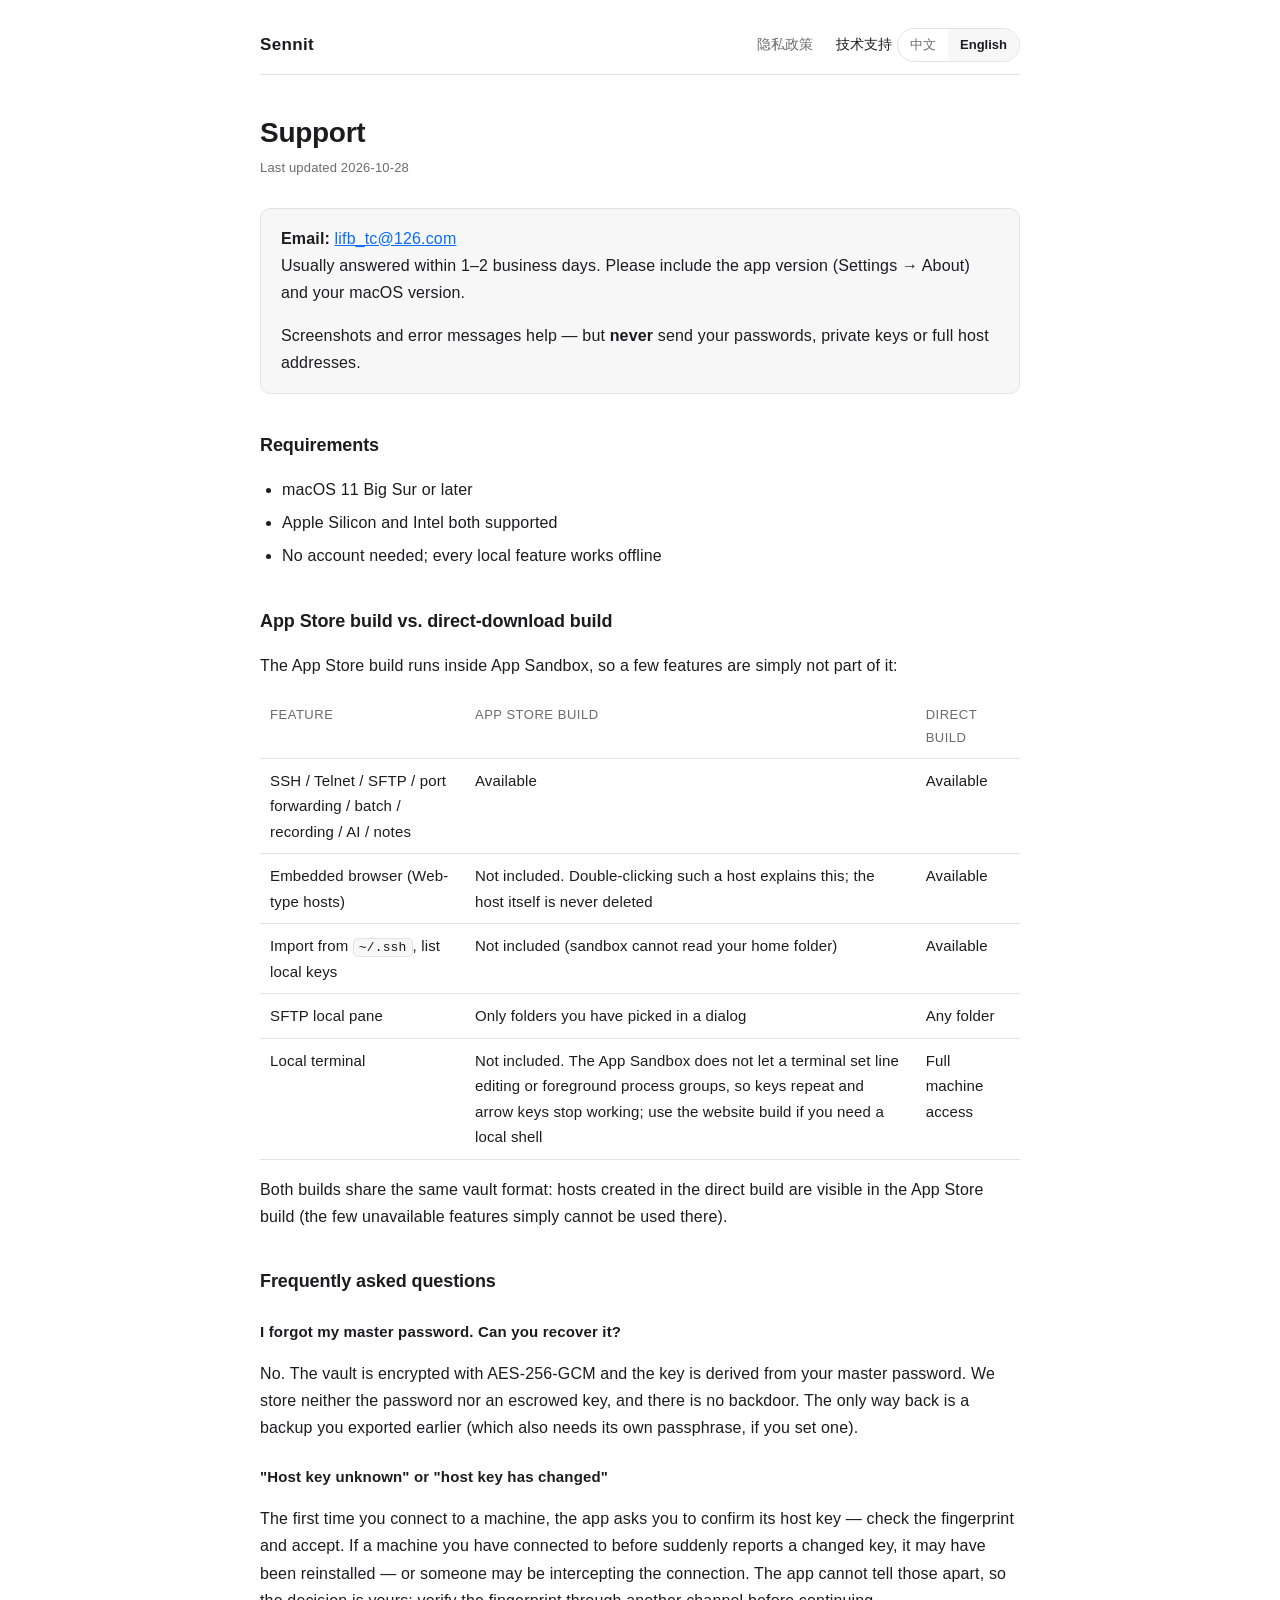
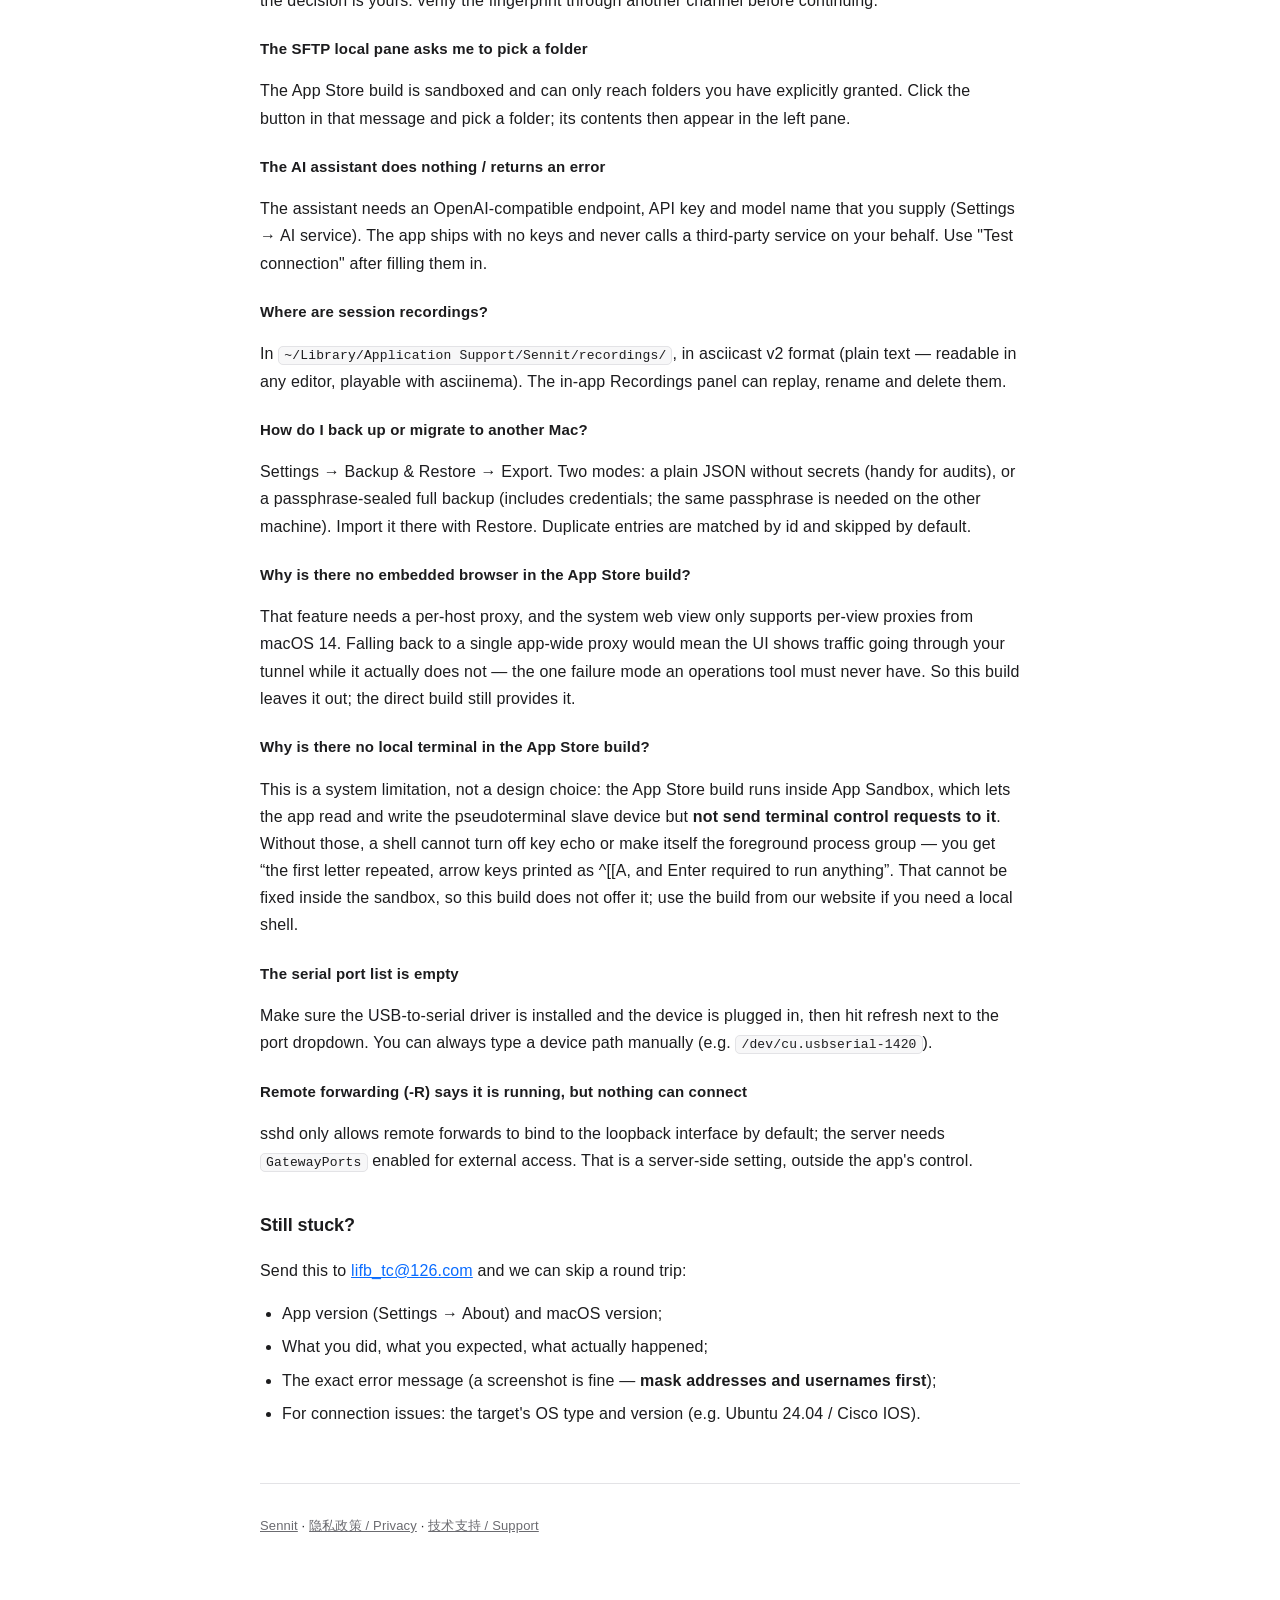
==== support.html @ 2b8e7fb6 "Add files via upload" ====
<!doctype html>
<html lang="zh-CN">
  <head>
    <meta charset="utf-8" />
    <meta name="viewport" content="width=device-width, initial-scale=1" />
    <title>技术支持 · Sennit</title>
    <meta name="description" content="Sennit 技术支持：联系方式、系统要求、常见问题。" />
    <link rel="stylesheet" href="style.css" />
  </head>
  <body>
    <div class="wrap">
      <header class="site">
        <span class="brand">Sennit</span>
        <nav>
          <a href="privacy.html">隐私政策</a>
          <a href="support.html" aria-current="page">技术支持</a>
          <span class="lang-switch" role="group" aria-label="语言">
            <button type="button" data-set-lang="zh" aria-pressed="true">中文</button>
            <button type="button" data-set-lang="en" aria-pressed="false">English</button>
          </span>
        </nav>
      </header>

      <article data-lang="zh" class="is-active">
        <h1>技术支持</h1>
        <p class="meta">最后更新 2026-10-28</p>

        <div class="card">
          <p>
            <strong>联系邮箱：</strong><a href="mailto:lifb_tc@126.com">lifb_tc@126.com</a><br />
            一般 1–2 个工作日内回复。来信请注明应用版本（设置 → 关于）与 macOS 版本。
          </p>
          <p>
            排查问题时可以附截图与错误提示，但<b>不要</b>发送你的密码、私钥或完整的主机地址。
          </p>
        </div>

        <h2>系统要求</h2>
        <ul>
          <li>macOS 11 Big Sur 或更新版本</li>
          <li>Apple Silicon 与 Intel 芯片均可</li>
          <li>不需要注册账号，不联网也能使用全部本地功能</li>
        </ul>

        <h2>App Store 版与官网版的差别</h2>
        <p>
          App Store 版运行在系统沙箱里，有几个功能无法提供（不是坏了，是这一版没有）：
        </p>
        <table>
          <thead>
            <tr>
              <th>功能</th>
              <th>App Store 版</th>
              <th>官网版</th>
            </tr>
          </thead>
          <tbody>
            <tr>
              <td>SSH / Telnet / SFTP / 端口转发 / 批量执行 / 录制 / AI / 笔记</td>
              <td>可用</td>
              <td>可用</td>
            </tr>
            <tr>
              <td>内嵌浏览器（Web 类型资产）</td>
              <td>不含。双击资产会给出提示，资产本身不会被删除</td>
              <td>可用</td>
            </tr>
            <tr>
              <td>从 <code>~/.ssh</code> 导入配置、列出本地密钥</td>
              <td>不含（沙箱读不到家目录）</td>
              <td>可用</td>
            </tr>
            <tr>
              <td>SFTP 本地目录</td>
              <td>只能访问你在对话框里选择过的文件夹</td>
              <td>任意目录</td>
            </tr>
            <tr>
              <td>本地终端</td>
              <td>不含。App Store 版的系统沙箱不允许终端设置行编辑与前台进程组，键会重复、方向键失效；需要本机 shell 请用官网完整版</td>
              <td>可访问整台机器</td>
            </tr>
          </tbody>
        </table>
        <p>
          两个版本共用同一份保险库格式：在官网版里建的资产，用 App Store 版打开也能看到（只读不影响，
          只是那几项功能用不了）。
        </p>

        <h2>常见问题</h2>

        <h3>忘记主密码了，能找回吗？</h3>
        <p>
          不能。保险库用 AES-256-GCM 加密，密钥由你的主密码派生，我们不保存主密码，也没有后门或托管密钥。
          唯一的办法是用之前导出的备份恢复（备份若设了口令，同样需要那个口令）。
        </p>

        <h3>连接时提示「主机密钥未知」或「主机密钥变了」</h3>
        <p>
          第一次连接一台机器时，应用会问你能否信任它的主机密钥 —— 核对指纹后确认即可。
          如果一台连过的机器突然提示密钥变了，可能是重装了系统，也可能是有人在中间人攻击，
          这两件事应用分不出来，所以把决定权交给你：请通过其他渠道核实服务器指纹后再继续。
        </p>

        <h3>SFTP 打开本地目录时提示「需要先选择一个文件夹」</h3>
        <p>
          App Store 版受系统沙箱限制，只能访问你明确授权过的目录。点提示里的按钮选择一个文件夹即可，
          之后这个文件夹里的内容就能在左侧看到。
        </p>

        <h3>AI 助手点了没反应 / 报错</h3>
        <p>
          AI 助手需要你自己提供 OpenAI 兼容的接口地址、API Key 与模型名（设置 → AI 服务）。
          应用不内置任何密钥，也不会代替你请求任何第三方服务。填好后可以用「测试连接」确认。
        </p>

        <h3>会话录制存在哪？怎么看？</h3>
        <p>
          录制文件在 <code>~/Library/Application Support/Sennit/recordings/</code>，
          格式是 asciicast v2（纯文本，可以直接用文本编辑器看，也能用 asciinema 播放）。
          应用内的「会话记录」面板可以直接回放、改名与删除。
        </p>

        <h3>怎么备份？换机器怎么迁移？</h3>
        <p>
          设置 → 备份与还原 → 导出。两种模式：不含秘密的明文 JSON（适合审计留档），
          或带口令密封的整份备份（含凭据，换机器时需要同一个口令）。
          在另一台机器上用「还原」导入即可；冲突的条目按 id 判重，默认跳过。
        </p>

        <h3>为什么 App Store 版没有内嵌浏览器？</h3>
        <p>
          那部分需要按资产单独走代理，而系统提供的浏览器组件要到 macOS 14 才支持按视图设置代理；
          直接降级成「全应用一条代理」会让界面显示走了隧道、实际没走 —— 那种「看起来生效、其实没有」
          是运维工具里最不能有的东西。所以这一版不含它，官网版照常提供。
        </p>

        <h3>为什么 App Store 版没有本地终端？</h3>
        <p>
          不是取舍，而是系统限制：App Store 版运行在 App Sandbox 里，系统只允许应用读写伪终端的从设备，
          <strong>不允许对它下发终端控制指令</strong>。结果是 shell 无法关闭按键回显、也无法把自己设为前台进程组 ——
          你会看到「输入第一个字母重复一次、方向键打印成 ^[[A、必须回车才执行」。这在沙箱内无法修复，
          所以这一版直接不提供；需要本机 shell 请用官网下载的完整版。
        </p>

        <h3>串口列表是空的</h3>
        <p>
          先确认 USB 转串口驱动已安装、设备已插好，然后点串口下拉旁边的刷新按钮。
          列表为空时仍可以手工输入设备路径（如 <code>/dev/cu.usbserial-1420</code>）。
        </p>

        <h3>远程转发（-R）显示运行中，但外面连不进来</h3>
        <p>
          服务端的 sshd 默认只允许远程转发绑定到回环地址，需要服务端开启 <code>GatewayPorts</code>
          才能从外部访问。这是服务端配置，不在应用控制范围内。
        </p>

        <h2>还是没解决？</h2>
        <p>
          把下面这些发到 <a href="mailto:lifb_tc@126.com">lifb_tc@126.com</a>，能省一轮来回：
        </p>
        <ul>
          <li>应用版本（设置 → 关于）与 macOS 版本；</li>
          <li>你做了什么、期望什么、实际发生了什么；</li>
          <li>界面上的错误提示（截图即可，<b>请先遮住地址与用户名</b>）；</li>
          <li>如果是连接类问题：目标系统的类型与版本（如 Ubuntu 24.04 / Cisco IOS）。</li>
        </ul>
      </article>

      <article data-lang="en">
        <h1>Support</h1>
        <p class="meta">Last updated 2026-10-28</p>

        <div class="card">
          <p>
            <strong>Email:</strong> <a href="mailto:lifb_tc@126.com">lifb_tc@126.com</a><br />
            Usually answered within 1–2 business days. Please include the app version (Settings → About)
            and your macOS version.
          </p>
          <p>
            Screenshots and error messages help — but <b>never</b> send your passwords, private keys or full
            host addresses.
          </p>
        </div>

        <h2>Requirements</h2>
        <ul>
          <li>macOS 11 Big Sur or later</li>
          <li>Apple Silicon and Intel both supported</li>
          <li>No account needed; every local feature works offline</li>
        </ul>

        <h2>App Store build vs. direct-download build</h2>
        <p>The App Store build runs inside App Sandbox, so a few features are simply not part of it:</p>
        <table>
          <thead>
            <tr>
              <th>Feature</th>
              <th>App Store build</th>
              <th>Direct build</th>
            </tr>
          </thead>
          <tbody>
            <tr>
              <td>SSH / Telnet / SFTP / port forwarding / batch / recording / AI / notes</td>
              <td>Available</td>
              <td>Available</td>
            </tr>
            <tr>
              <td>Embedded browser (Web-type hosts)</td>
              <td>Not included. Double-clicking such a host explains this; the host itself is never deleted</td>
              <td>Available</td>
            </tr>
            <tr>
              <td>Import from <code>~/.ssh</code>, list local keys</td>
              <td>Not included (sandbox cannot read your home folder)</td>
              <td>Available</td>
            </tr>
            <tr>
              <td>SFTP local pane</td>
              <td>Only folders you have picked in a dialog</td>
              <td>Any folder</td>
            </tr>
            <tr>
              <td>Local terminal</td>
              <td>Not included. The App Sandbox does not let a terminal set line editing or foreground process groups, so keys repeat and arrow keys stop working; use the website build if you need a local shell</td>
              <td>Full machine access</td>
            </tr>
          </tbody>
        </table>
        <p>
          Both builds share the same vault format: hosts created in the direct build are visible in the App Store
          build (the few unavailable features simply cannot be used there).
        </p>

        <h2>Frequently asked questions</h2>

        <h3>I forgot my master password. Can you recover it?</h3>
        <p>
          No. The vault is encrypted with AES-256-GCM and the key is derived from your master password. We store
          neither the password nor an escrowed key, and there is no backdoor. The only way back is a backup you
          exported earlier (which also needs its own passphrase, if you set one).
        </p>

        <h3>"Host key unknown" or "host key has changed"</h3>
        <p>
          The first time you connect to a machine, the app asks you to confirm its host key — check the fingerprint
          and accept. If a machine you have connected to before suddenly reports a changed key, it may have been
          reinstalled — or someone may be intercepting the connection. The app cannot tell those apart, so the
          decision is yours: verify the fingerprint through another channel before continuing.
        </p>

        <h3>The SFTP local pane asks me to pick a folder</h3>
        <p>
          The App Store build is sandboxed and can only reach folders you have explicitly granted. Click the button
          in that message and pick a folder; its contents then appear in the left pane.
        </p>

        <h3>The AI assistant does nothing / returns an error</h3>
        <p>
          The assistant needs an OpenAI-compatible endpoint, API key and model name that you supply
          (Settings → AI service). The app ships with no keys and never calls a third-party service on your behalf.
          Use "Test connection" after filling them in.
        </p>

        <h3>Where are session recordings?</h3>
        <p>
          In <code>~/Library/Application Support/Sennit/recordings/</code>, in asciicast v2 format (plain text —
          readable in any editor, playable with asciinema). The in-app Recordings panel can replay, rename and
          delete them.
        </p>

        <h3>How do I back up or migrate to another Mac?</h3>
        <p>
          Settings → Backup &amp; Restore → Export. Two modes: a plain JSON without secrets (handy for audits), or a
          passphrase-sealed full backup (includes credentials; the same passphrase is needed on the other machine).
          Import it there with Restore. Duplicate entries are matched by id and skipped by default.
        </p>

        <h3>Why is there no embedded browser in the App Store build?</h3>
        <p>
          That feature needs a per-host proxy, and the system web view only supports per-view proxies from macOS 14.
          Falling back to a single app-wide proxy would mean the UI shows traffic going through your tunnel while it
          actually does not — the one failure mode an operations tool must never have. So this build leaves it out;
          the direct build still provides it.
        </p>

        <h3>Why is there no local terminal in the App Store build?</h3>
        <p>
          This is a system limitation, not a design choice: the App Store build runs inside App Sandbox, which lets the app
          read and write the pseudoterminal slave device but <strong>not send terminal control requests to it</strong>.
          Without those, a shell cannot turn off key echo or make itself the foreground process group — you get
          “the first letter repeated, arrow keys printed as ^[[A, and Enter required to run anything”. That cannot be fixed
          inside the sandbox, so this build does not offer it; use the build from our website if you need a local shell.
        </p>

        <h3>The serial port list is empty</h3>
        <p>
          Make sure the USB-to-serial driver is installed and the device is plugged in, then hit refresh next to the
          port dropdown. You can always type a device path manually (e.g. <code>/dev/cu.usbserial-1420</code>).
        </p>

        <h3>Remote forwarding (-R) says it is running, but nothing can connect</h3>
        <p>
          sshd only allows remote forwards to bind to the loopback interface by default; the server needs
          <code>GatewayPorts</code> enabled for external access. That is a server-side setting, outside the app's
          control.
        </p>

        <h2>Still stuck?</h2>
        <p>Send this to <a href="mailto:lifb_tc@126.com">lifb_tc@126.com</a> and we can skip a round trip:</p>
        <ul>
          <li>App version (Settings → About) and macOS version;</li>
          <li>What you did, what you expected, what actually happened;</li>
          <li>The exact error message (a screenshot is fine — <b>mask addresses and usernames first</b>);</li>
          <li>For connection issues: the target's OS type and version (e.g. Ubuntu 24.04 / Cisco IOS).</li>
        </ul>
      </article>

      <footer class="site">
        <p>
          <a href="index.html">Sennit</a> ·
          <a href="privacy.html">隐私政策 / Privacy</a> ·
          <a href="support.html">技术支持 / Support</a>
        </p>
      </footer>
    </div>

    <script>
      ;(function () {
        var KEY = 'sennit-page-lang'
        function apply(lang) {
          document.documentElement.classList.add('lang-ready')
          document.documentElement.lang = lang === 'en' ? 'en' : 'zh-CN'
          document.querySelectorAll('article[data-lang]').forEach(function (el) {
            el.classList.toggle('is-active', el.getAttribute('data-lang') === lang)
          })
          document.querySelectorAll('[data-set-lang]').forEach(function (btn) {
            btn.setAttribute('aria-pressed', String(btn.getAttribute('data-set-lang') === lang))
          })
        }
        var stored = null
        try {
          stored = localStorage.getItem(KEY)
        } catch (e) {}
        var initial = stored || ((navigator.language || 'zh').toLowerCase().indexOf('zh') === 0 ? 'zh' : 'en')
        apply(initial)
        document.querySelectorAll('[data-set-lang]').forEach(function (btn) {
          btn.addEventListener('click', function () {
            var lang = btn.getAttribute('data-set-lang')
            try {
              localStorage.setItem(KEY, lang)
            } catch (e) {}
            apply(lang)
          })
        })
      })()
    </script>
  </body>
</html>
---- style.css ----
/* Sennit 上架页面：隐私政策 / 技术支持
 *
 * 只用系统字体与中性色，深浅色跟随系统。两张页面共用这一份。
 * 没有外部依赖（不引 Google Fonts、不引 CDN）—— 一个空链接的分析请求
 * 就会让「我们不做任何追踪」这句话变成假话。
 */

:root {
  --bg: #ffffff;
  --fg: #1c1c1e;
  --muted: #6b6b70;
  --line: #e3e3e6;
  --card: #f7f7f8;
  --accent: #0a6cff;
  --radius: 10px;
}

@media (prefers-color-scheme: dark) {
  :root {
    --bg: #17171a;
    --fg: #ececee;
    --muted: #9a9aa1;
    --line: #2c2c31;
    --card: #202024;
    --accent: #5b9cff;
  }
}

* {
  box-sizing: border-box;
}

html {
  -webkit-text-size-adjust: 100%;
}

body {
  margin: 0;
  padding: 0 20px 72px;
  background: var(--bg);
  color: var(--fg);
  font: 16px/1.7 -apple-system, BlinkMacSystemFont, 'PingFang SC', 'Helvetica Neue', 'Microsoft YaHei', sans-serif;
  letter-spacing: 0.01em;
}

.wrap {
  max-width: 760px;
  margin: 0 auto;
}

header.site {
  display: flex;
  align-items: center;
  justify-content: space-between;
  gap: 16px;
  padding: 28px 0 12px;
  border-bottom: 1px solid var(--line);
}

header.site .brand {
  font-size: 17px;
  font-weight: 600;
  letter-spacing: 0.02em;
}

header.site nav a {
  color: var(--muted);
  text-decoration: none;
  font-size: 14px;
  margin-left: 18px;
}

header.site nav a:hover,
header.site nav a[aria-current='page'] {
  color: var(--fg);
}

h1 {
  font-size: 28px;
  line-height: 1.3;
  margin: 40px 0 6px;
  letter-spacing: -0.01em;
}

h2 {
  font-size: 18px;
  margin: 36px 0 10px;
  letter-spacing: -0.005em;
}

h3 {
  font-size: 15px;
  margin: 22px 0 6px;
}

p,
li {
  color: var(--fg);
}

ul,
ol {
  padding-left: 22px;
}

li {
  margin: 6px 0;
}

.lede {
  color: var(--muted);
  font-size: 15px;
  margin: 0 0 8px;
}

.meta {
  color: var(--muted);
  font-size: 13px;
  margin: 0 0 28px;
}

.card {
  background: var(--card);
  border: 1px solid var(--line);
  border-radius: var(--radius);
  padding: 16px 20px;
  margin: 18px 0;
}

.card p:first-child {
  margin-top: 0;
}

.card p:last-child {
  margin-bottom: 0;
}

table {
  width: 100%;
  border-collapse: collapse;
  margin: 14px 0;
  font-size: 15px;
}

th,
td {
  text-align: left;
  vertical-align: top;
  padding: 9px 10px;
  border-bottom: 1px solid var(--line);
}

th {
  color: var(--muted);
  font-weight: 500;
  font-size: 13px;
  text-transform: uppercase;
  letter-spacing: 0.04em;
}

code {
  font: 13px/1.5 ui-monospace, SFMono-Regular, Menlo, monospace;
  background: var(--card);
  border: 1px solid var(--line);
  border-radius: 5px;
  padding: 1px 5px;
}

a {
  color: var(--accent);
}

footer.site {
  margin-top: 56px;
  padding-top: 18px;
  border-top: 1px solid var(--line);
  color: var(--muted);
  font-size: 13px;
}

footer.site a {
  color: var(--muted);
}

/* 语言切换。
 *
 * 默认**两版都显示**（脚本没跑时也读得到内容，宁可长，不可空白）；
 * 脚本给 <html> 加上 .lang-ready 之后才变成「只显示当前语言」。
 */
html.lang-ready article[data-lang] {
  display: none;
}

html.lang-ready article[data-lang].is-active {
  display: block;
}

article[data-lang] + article[data-lang] {
  margin-top: 56px;
  padding-top: 24px;
  border-top: 1px dashed var(--line);
}

html.lang-ready article[data-lang] + article[data-lang] {
  margin-top: 0;
  padding-top: 0;
  border-top: 0;
}

.lang-switch {
  display: inline-flex;
  border: 1px solid var(--line);
  border-radius: 999px;
  overflow: hidden;
  font-size: 13px;
}

.lang-switch button {
  appearance: none;
  border: 0;
  background: transparent;
  color: var(--muted);
  font: inherit;
  padding: 5px 12px;
  cursor: pointer;
}

.lang-switch button[aria-pressed='true'] {
  background: var(--card);
  color: var(--fg);
  font-weight: 600;
}

@media (max-width: 520px) {
  header.site {
    flex-wrap: wrap;
  }
  header.site nav a {
    margin-left: 0;
    margin-right: 16px;
  }
  h1 {
    font-size: 24px;
  }
}
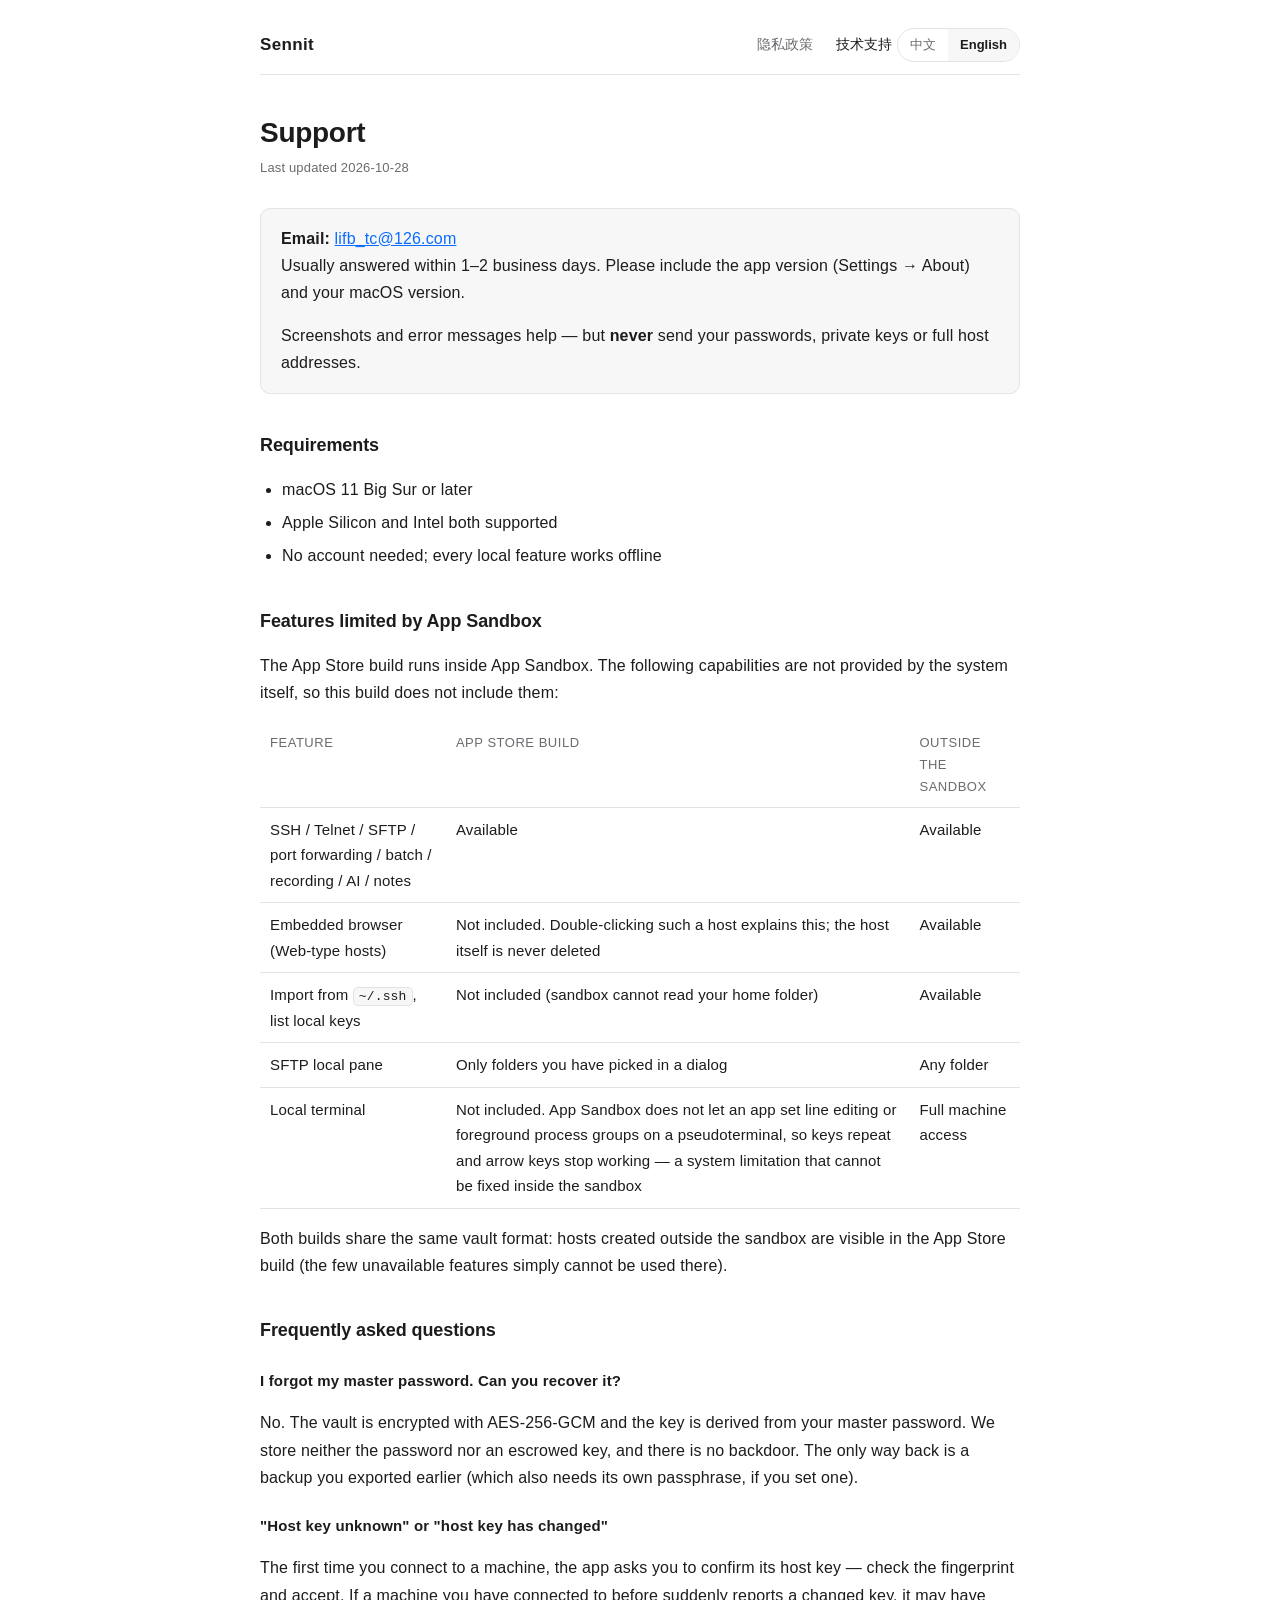
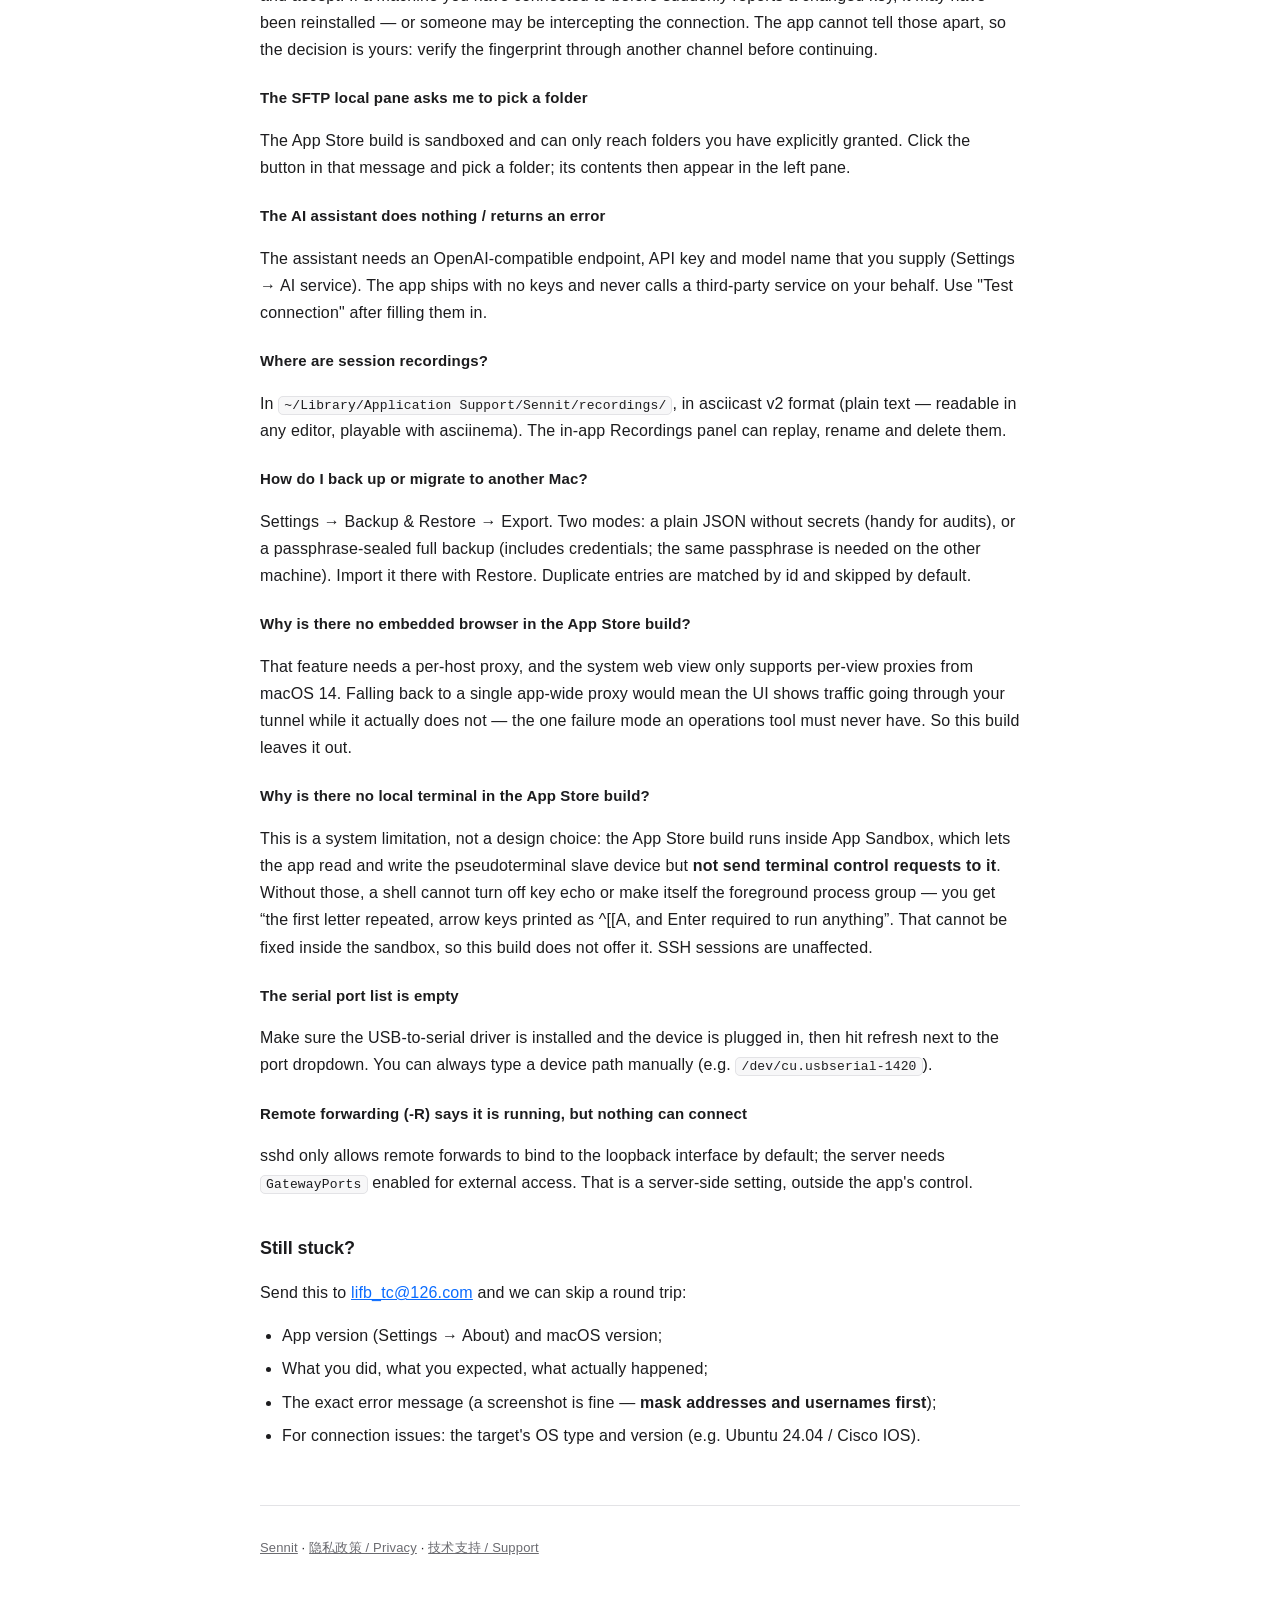
==== commit eff2a64a: "Add files via upload" ====
--- a/support.html
+++ b/support.html
@@ -42,16 +42,16 @@
           <li>不需要注册账号，不联网也能使用全部本地功能</li>
         </ul>
 
-        <h2>App Store 版与官网版的差别</h2>
-        <p>
-          App Store 版运行在系统沙箱里，有几个功能无法提供（不是坏了，是这一版没有）：
+        <h2>受系统沙箱限制的功能</h2>
+        <p>
+          App Store 版运行在系统沙箱里，下面这几项能力是系统本身不提供的，因此这一版不含它们（不是坏了，也不是省掉了功能）：
         </p>
         <table>
           <thead>
             <tr>
               <th>功能</th>
               <th>App Store 版</th>
-              <th>官网版</th>
+              <th>沙箱外运行时</th>
             </tr>
           </thead>
           <tbody>
@@ -77,13 +77,13 @@
             </tr>
             <tr>
               <td>本地终端</td>
-              <td>不含。App Store 版的系统沙箱不允许终端设置行编辑与前台进程组，键会重复、方向键失效；需要本机 shell 请用官网完整版</td>
+              <td>不含。App Store 版的系统沙箱不允许应用对伪终端设置行编辑与前台进程组，键会重复、方向键失效 —— 这是系统限制，在沙箱内无法修复</td>
               <td>可访问整台机器</td>
             </tr>
           </tbody>
         </table>
         <p>
-          两个版本共用同一份保险库格式：在官网版里建的资产，用 App Store 版打开也能看到（只读不影响，
+          两个版本共用同一份保险库格式：在沙箱外运行时建的资产，用 App Store 版打开也能看到（只读不影响，
           只是那几项功能用不了）。
         </p>
 
@@ -132,7 +132,7 @@
         <p>
           那部分需要按资产单独走代理，而系统提供的浏览器组件要到 macOS 14 才支持按视图设置代理；
           直接降级成「全应用一条代理」会让界面显示走了隧道、实际没走 —— 那种「看起来生效、其实没有」
-          是运维工具里最不能有的东西。所以这一版不含它，官网版照常提供。
+          是运维工具里最不能有的东西。所以这一版不含它。
         </p>
 
         <h3>为什么 App Store 版没有本地终端？</h3>
@@ -140,7 +140,7 @@
           不是取舍，而是系统限制：App Store 版运行在 App Sandbox 里，系统只允许应用读写伪终端的从设备，
           <strong>不允许对它下发终端控制指令</strong>。结果是 shell 无法关闭按键回显、也无法把自己设为前台进程组 ——
           你会看到「输入第一个字母重复一次、方向键打印成 ^[[A、必须回车才执行」。这在沙箱内无法修复，
-          所以这一版直接不提供；需要本机 shell 请用官网下载的完整版。
+          所以这一版直接不提供。SSH 终端不受影响。
         </p>
 
         <h3>串口列表是空的</h3>
@@ -190,14 +190,14 @@
           <li>No account needed; every local feature works offline</li>
         </ul>
 
-        <h2>App Store build vs. direct-download build</h2>
-        <p>The App Store build runs inside App Sandbox, so a few features are simply not part of it:</p>
+        <h2>Features limited by App Sandbox</h2>
+        <p>The App Store build runs inside App Sandbox. The following capabilities are not provided by the system itself, so this build does not include them:</p>
         <table>
           <thead>
             <tr>
               <th>Feature</th>
               <th>App Store build</th>
-              <th>Direct build</th>
+              <th>Outside the sandbox</th>
             </tr>
           </thead>
           <tbody>
@@ -223,13 +223,13 @@
             </tr>
             <tr>
               <td>Local terminal</td>
-              <td>Not included. The App Sandbox does not let a terminal set line editing or foreground process groups, so keys repeat and arrow keys stop working; use the website build if you need a local shell</td>
+              <td>Not included. App Sandbox does not let an app set line editing or foreground process groups on a pseudoterminal, so keys repeat and arrow keys stop working — a system limitation that cannot be fixed inside the sandbox</td>
               <td>Full machine access</td>
             </tr>
           </tbody>
         </table>
         <p>
-          Both builds share the same vault format: hosts created in the direct build are visible in the App Store
+          Both builds share the same vault format: hosts created outside the sandbox are visible in the App Store
           build (the few unavailable features simply cannot be used there).
         </p>
 
@@ -281,8 +281,7 @@
         <p>
           That feature needs a per-host proxy, and the system web view only supports per-view proxies from macOS 14.
           Falling back to a single app-wide proxy would mean the UI shows traffic going through your tunnel while it
-          actually does not — the one failure mode an operations tool must never have. So this build leaves it out;
-          the direct build still provides it.
+          actually does not — the one failure mode an operations tool must never have. So this build leaves it out.
         </p>
 
         <h3>Why is there no local terminal in the App Store build?</h3>
@@ -291,7 +290,7 @@
           read and write the pseudoterminal slave device but <strong>not send terminal control requests to it</strong>.
           Without those, a shell cannot turn off key echo or make itself the foreground process group — you get
           “the first letter repeated, arrow keys printed as ^[[A, and Enter required to run anything”. That cannot be fixed
-          inside the sandbox, so this build does not offer it; use the build from our website if you need a local shell.
+          inside the sandbox, so this build does not offer it. SSH sessions are unaffected.
         </p>
 
         <h3>The serial port list is empty</h3>
